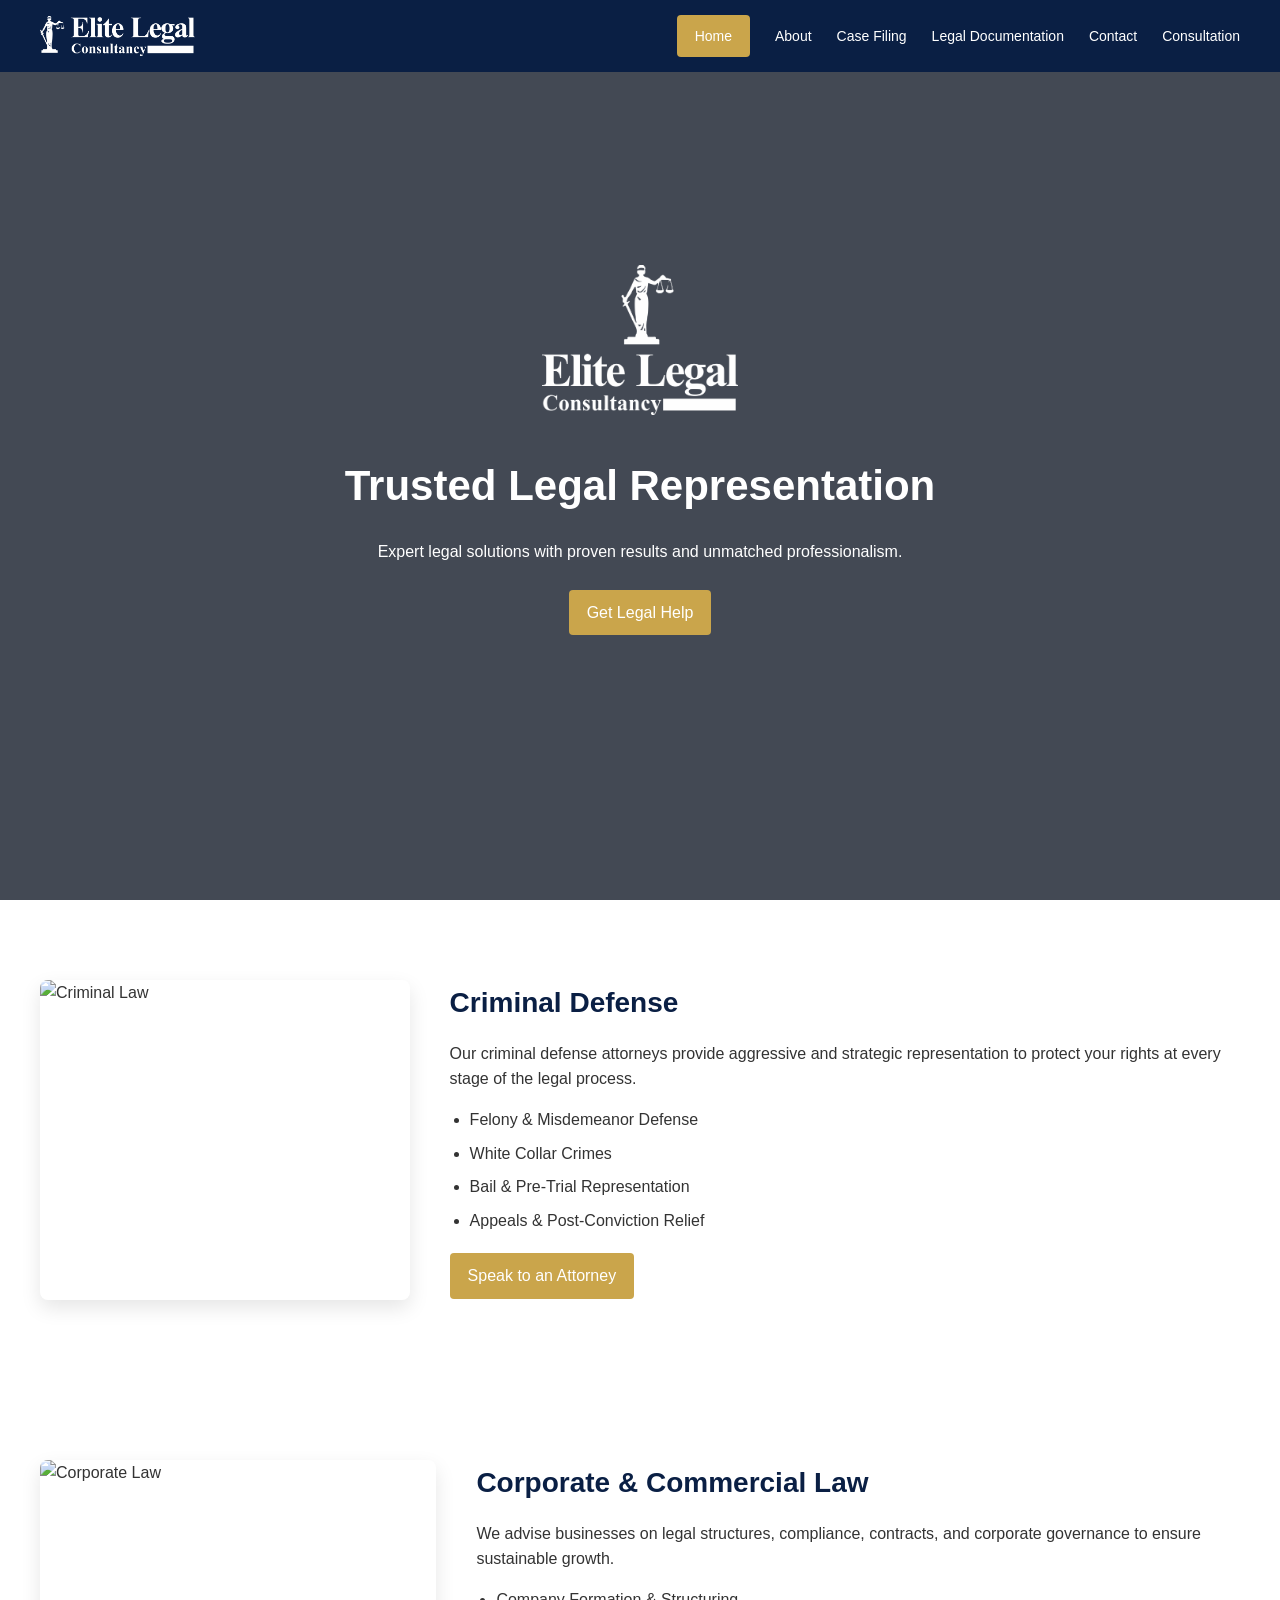
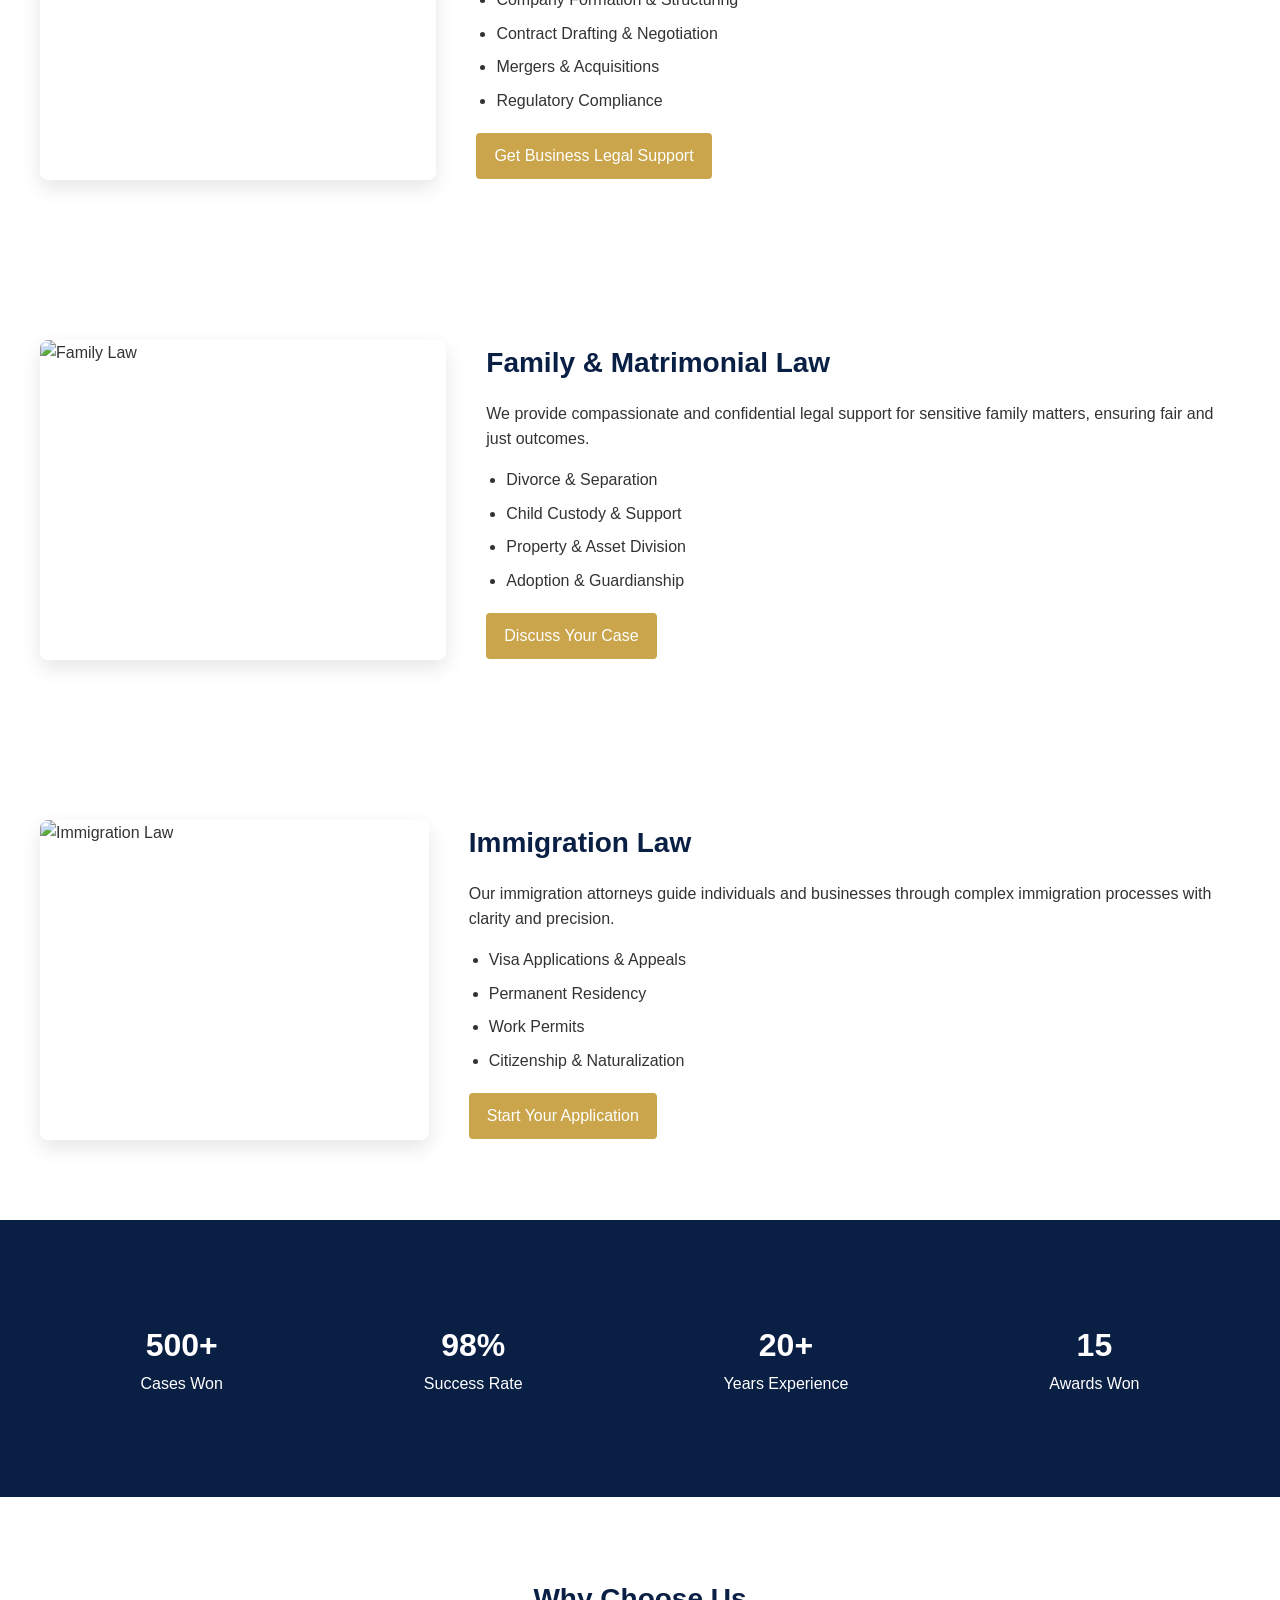
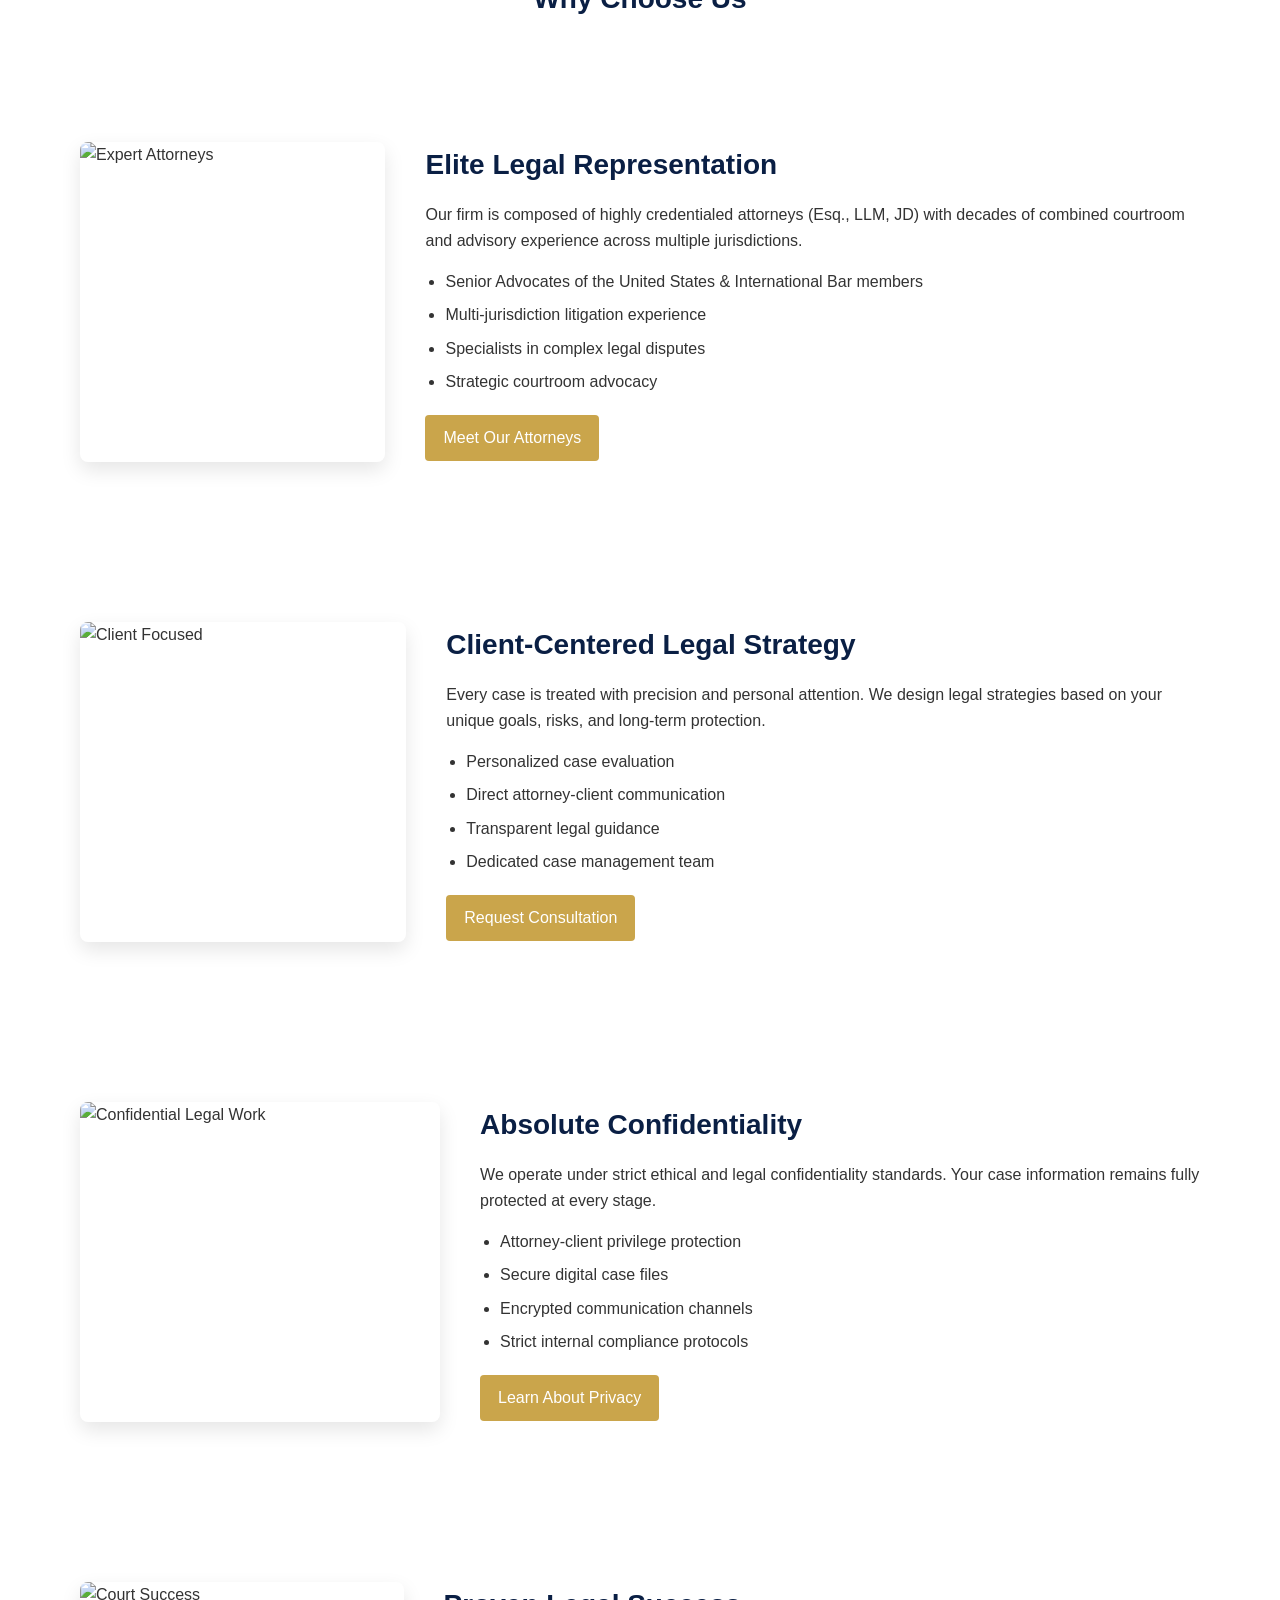
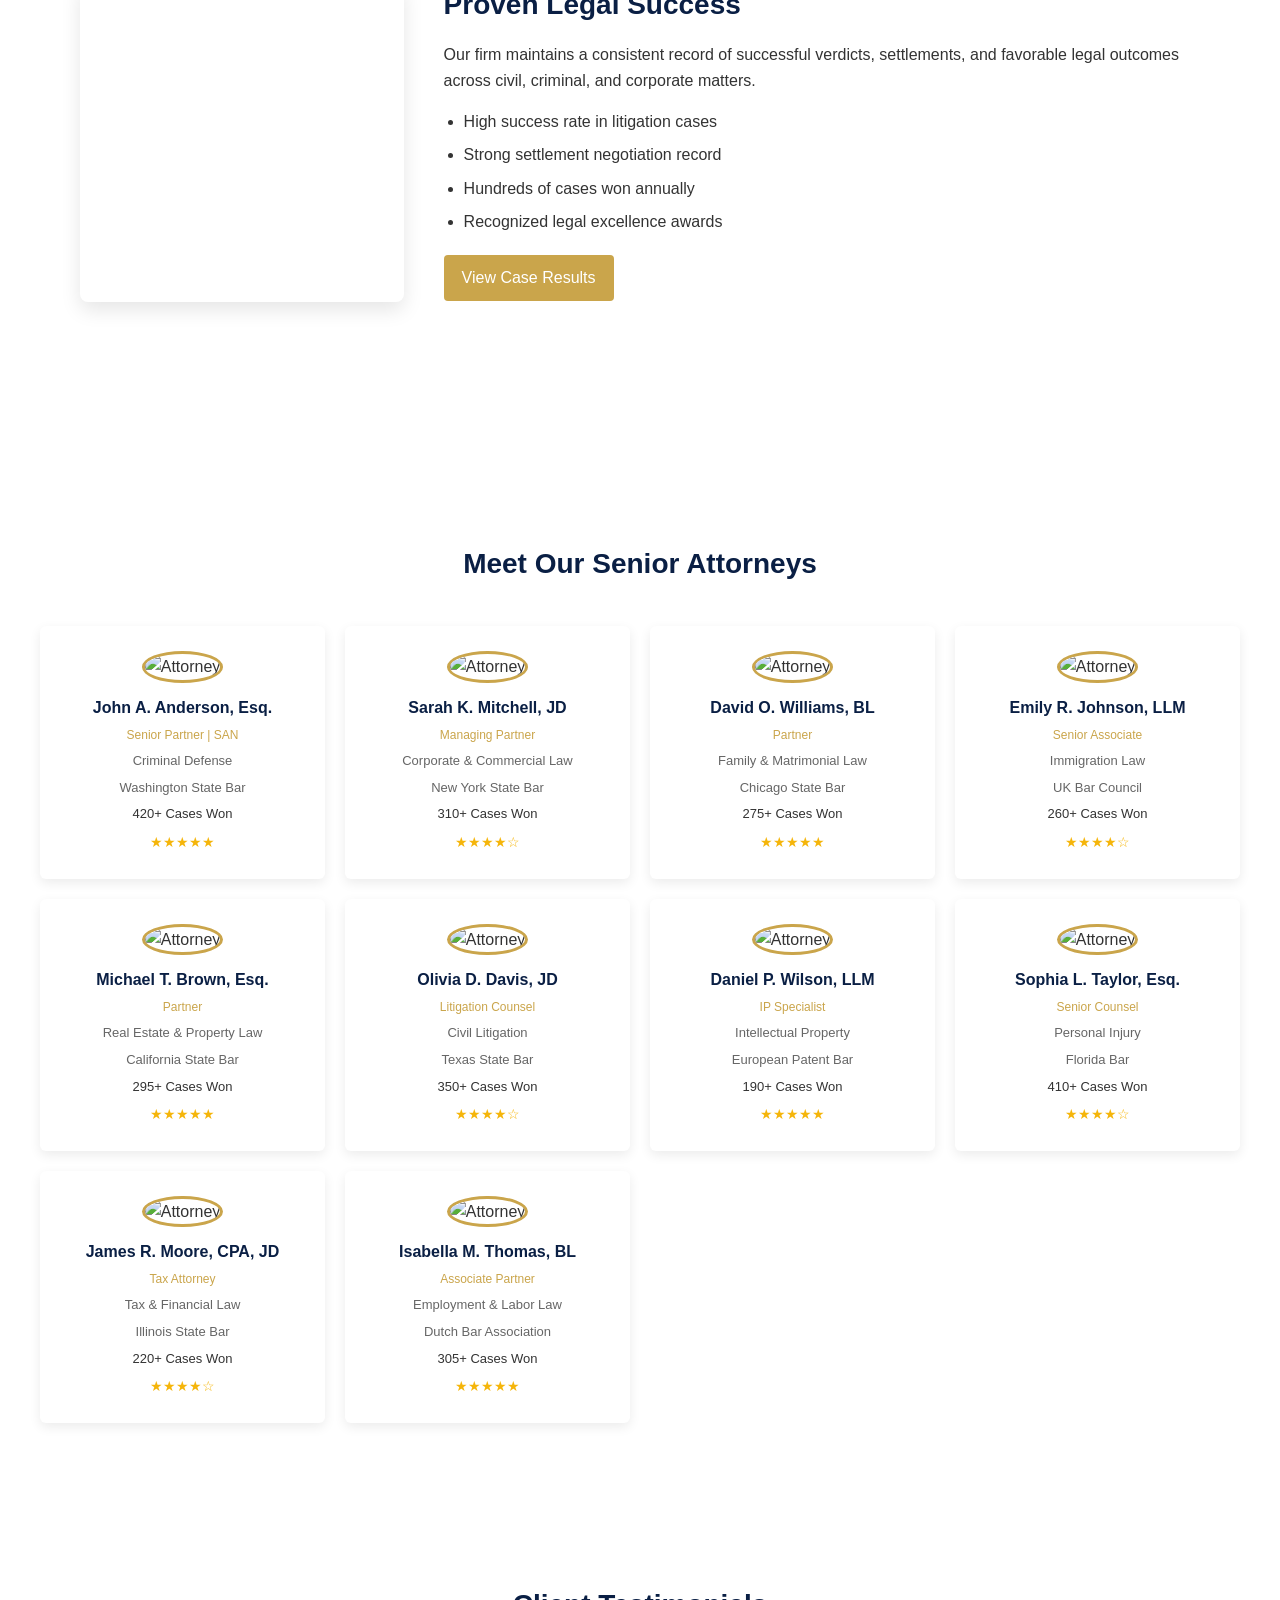
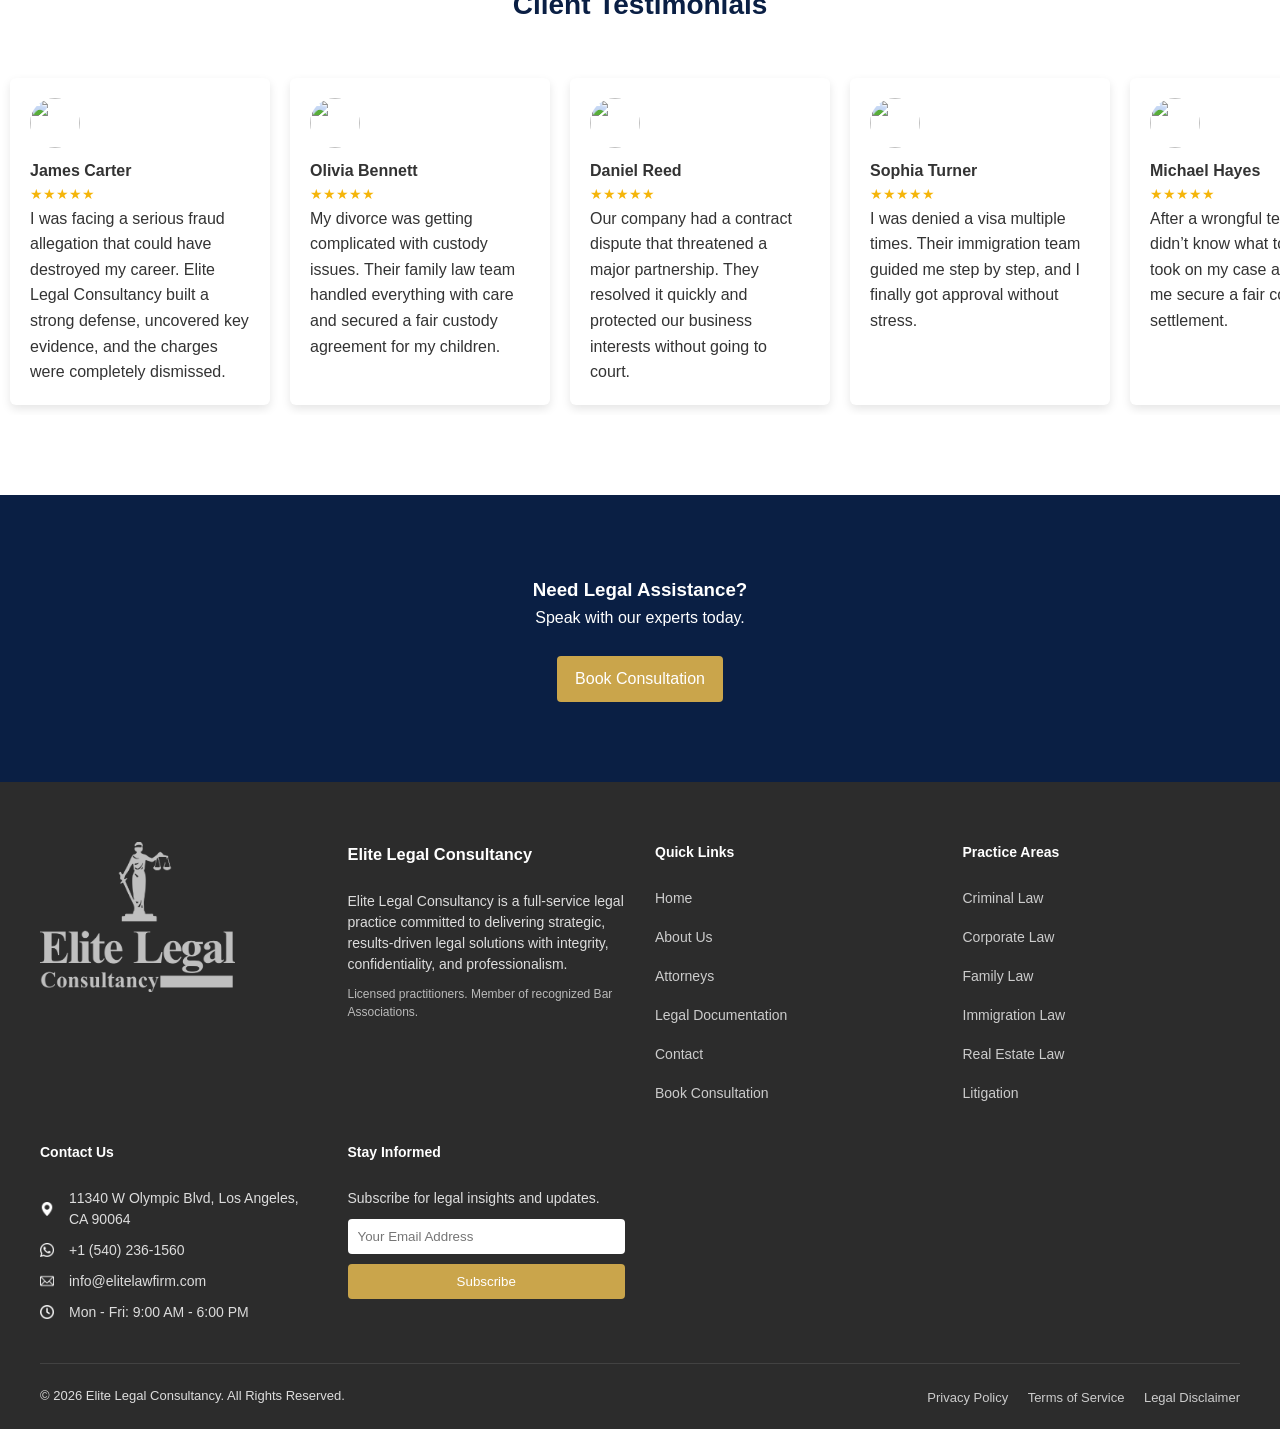
==== index.html @ 3ab62fbc "Add files via upload" ====
<!DOCTYPE html>
<html lang="en">

<head>
    <meta charset="UTF-8">
    <meta name="viewport" content="width=device-width, initial-scale=1.0">
    <title>Elite Legal Consultancy | Trusted Legal Experts</title>

    <style>
        * {
            margin: 0;
            padding: 0;
            box-sizing: border-box;
            font-family: Segoe UI, sans-serif;
        }

        body {
            color: #333;
            line-height: 1.6;
        }

        a {
            text-decoration: none;
            color: inherit
        }



        /* HERO SLIDER */
        .hero {
            height: 100vh;
            position: relative;
            overflow: hidden;
            color: #fff;
            display: flex;
            align-items: center;
            justify-content: center;
            text-align: center;
        }

        .slide {
            position: absolute;
            width: 100%;
            height: 100%;
            background-size: cover;
            background-position: center;
            opacity: 0;
            transition: 1s;
        }

        .slide.active {
            opacity: 1;
        }

        .hero-content {
            position: relative;
            z-index: 2;
            max-width: 700px
        }

        .hero::after {
            content: "";
            position: absolute;
            width: 100%;
            height: 100%;
            background: rgba(4, 12, 27, 0.75);
            top: 0;
            left: 0;
        }

        .hero h2 {
            font-size: 42px;
            margin-bottom: 20px
        }

        .hero p {
            margin-bottom: 25px
        }

        /* SECTION */
        section {
            padding: 80px 40px;
        }

        .section-title {
            text-align: center;
            margin-bottom: 40px
        }

        .section-title h3 {
            font-size: 28px;
            color: #0a1f44
        }

        /* GRID */
        .grid {
            display: grid;
            grid-template-columns: repeat(auto-fit, minmax(250px, 1fr));
            gap: 20px;
        }

        .card {
            background: #fff;
            padding: 25px;
            border-radius: 6px;
            box-shadow: 0 4px 12px rgba(0, 0, 0, 0.08);
            transition: .3s;
        }

        .card:hover {
            transform: translateY(-5px)
        }

        /* STATS */
        .stats {
            display: flex;
            flex-wrap: wrap;
            justify-content: space-around;
            text-align: center;
            background: #0a1f44;
            color: #fff
        }

        .stats div {
            margin: 20px
        }

        .stats h2 {
            font-size: 32px
        }

        /* TESTIMONIAL SCROLL */
        .testimonial-wrap {
            overflow: hidden
        }

        .testimonial-track {
            display: flex;
            width: max-content;
            animation: scroll 40s linear infinite;
        }

        .testimonial {
            background: #fff;
            padding: 20px;
            margin: 10px;
            border-radius: 6px;
            width: 260px;
            box-shadow: 0 4px 10px rgba(0, 0, 0, 0.1);
        }

        .testimonial img {
            width: 50px;
            height: 50px;
            border-radius: 50%;
            margin-bottom: 10px;
        }

        .stars {
            color: #f5b50a;
            font-size: 14px
        }

        @keyframes scroll {
            0% {
                transform: translateX(0)
            }

            100% {
                transform: translateX(-50%)
            }
        }

        /* SCROLL ANIMATION */
        .reveal {
            opacity: 0;
            transform: translateY(40px);
            transition: 0.8s;
        }

        .reveal.active {
            opacity: 1;
            transform: translateY(0);
        }

        /* RESPONSIVE */
        @media(max-width:768px) {
            nav {
                display: none
            }

            .menu-btn {
                display: block
            }

            .hero h2 {
                font-size: 28px
            }
        }
    </style>




    <style>
        .attorney-card {
            text-align: center;
        }

        .attorney-card img {
            width: 90px;
            height: 90px;
            border-radius: 50%;
            object-fit: cover;
            margin-bottom: 12px;
            border: 3px solid #caa54b;
        }

        .attorney-card h4 {
            color: #0a1f44;
            font-size: 16px;
            margin-bottom: 5px;
        }

        .attorney-card .title {
            font-size: 12px;
            color: #caa54b;
            margin-bottom: 6px;
        }

        .attorney-card small {
            display: block;
            color: #666;
            margin-bottom: 6px;
            font-size: 13px;
        }

        .attorney-card .cases {
            font-size: 13px;
            margin-bottom: 6px;
        }

        .attorney-card .stars {
            color: #f5b50a;
            font-size: 14px;
        }
    </style>

<style>
.practice-section{
  padding:80px 40px;
  width: 100%;
}

.practice-container{
  display:flex;
  align-items:center;
  justify-content:space-between;
  gap:40px;
  width: 100%;
}

.practice-img{
  height:320px;              /* fixed uniform height */
  object-fit:cover;         /* prevents stretching */
  border-radius:8px;
  width:450px;  
  box-shadow:0 8px 20px rgba(0,0,0,0.1);
}

.practice-content h3{
  font-size:28px;
  color:#0a1f44;
  margin-bottom:15px;
}

.practice-content p{
  margin-bottom:15px;
}

.practice-content ul{
  margin-bottom:20px;
  padding-left:20px;
}

.practice-content li{
  margin-bottom:8px;
}

/* ALTERNATING LAYOUT
.practice-section.alt .practice-container{
  flex-direction:row-reverse;
} */

/* RESPONSIVE */
@media(max-width:768px){

  nav{display:none}
  .menu-btn{display:block}
  .hero h2{font-size:28px}

  .practice-container{
    flex-direction:column !important;
    text-align:left;
  }

  /* ALWAYS put image first on mobile */
  .practice-section{
    display:flex;
    flex-direction:column;
  }

  .practice-img{
    width:100%;
  }



  .practice-img img{
    height:220px; /* slightly smaller on mobile */
    width:100%;
  }
}
    </style>

</head>

<link rel="stylesheet" href="style.css">

<body>

    <div class="overlay" id="overlay"></div>
    <header>
        <div class="logo">
            <img src="icons/elite_consultancy_logo.png" alt="" style="height:40px;">
        </div>

        <nav>
            <a href="index.html" class="btn">Home</a>
            <a href="about.html">About</a>
            <a href="case.html">Case Filing</a>
            <a href="registries.html">Legal Documentation</a>
            <a href="contact.html">Contact</a>
            <a href="consultation.html">Consultation</a>
        </nav>

        <div class="menu-btn" id="menuBtn">☰</div>    
    </header>

    <div class="drawer" id="drawer">
        <a href="index.html" class="btn">Home</a>
        <a href="about.html">About</a>
        <a href="case.html">Case Filing</a>
        <a href="registries.html">Legal Documentation</a>
        <a href="contact.html">Contact</a>
        <a href="consultation.html">Consultation</a>        
    </div>

    <!-- HERO -->
    <section class="hero">
        <div class="slide active" style="background-image:url('https://images.unsplash.com/photo-1589829545856-d10d557cf95f')"></div>
        <div class="slide" style="background-image:url('images/attorneys.jpg')"></div>
        <div class="slide" style="background-image:url('images/strong-law-team-photo.webp')"></div>
        <div class="slide" style="background-image:url('images/court-hearing.jpg')"></div>
        <div class="hero-content">
            <img src="icons/elite_consultancy_logo_2.png" alt="" style="height: 150px; margin-bottom: 30px;">
            <h2>Trusted Legal Representation</h2>
            <p>Expert legal solutions with proven results and unmatched professionalism.</p>
            <a href="consultation.html" class="btn">Get Legal Help</a>
        </div>
    </section>

<!-- PRACTICE AREAS -->

<!-- CRIMINAL LAW -->
<section class="reveal practice-section">
  <div class="practice-container">
    
    <img src="https://othmanadvocates.ae/wp-content/uploads/2026/01/criminal-defense-basics.jpg" alt="Criminal Law" class="practice-img">

    <div class="practice-content">
      <h3>Criminal Defense</h3>
      <p>
        Our criminal defense attorneys provide aggressive and strategic representation
        to protect your rights at every stage of the legal process.
      </p>

      <ul>
        <li>Felony & Misdemeanor Defense</li>
        <li>White Collar Crimes</li>
        <li>Bail & Pre-Trial Representation</li>
        <li>Appeals & Post-Conviction Relief</li>
      </ul>

      <a href="consultation.html" class="btn">Speak to an Attorney</a>
    </div>

  </div>
</section>

<!-- CORPORATE LAW -->
<section class="reveal practice-section alt">
  <div class="practice-container">

    <img src="https://encrypted-tbn0.gstatic.com/images?q=tbn:ANd9GcTuSjHUKJCEopDW35nb_bxoZf7iZMOMZ3gQ7Q&s" alt="Corporate Law" class="practice-img">

    <div class="practice-content">
      <h3>Corporate & Commercial Law</h3>
      <p>
        We advise businesses on legal structures, compliance, contracts,
        and corporate governance to ensure sustainable growth.
      </p>

      <ul>
        <li>Company Formation & Structuring</li>
        <li>Contract Drafting & Negotiation</li>
        <li>Mergers & Acquisitions</li>
        <li>Regulatory Compliance</li>
      </ul>

      <a href="consultation.html" class="btn">Get Business Legal Support</a>
    </div>



  </div>
</section>

<!-- FAMILY LAW -->
<section class="reveal practice-section">
  <div class="practice-container">
    
      <img src="https://images.unsplash.com/photo-1511895426328-dc8714191300" alt="Family Law" class="practice-img">

    <div class="practice-content">
      <h3>Family & Matrimonial Law</h3>
      <p>
        We provide compassionate and confidential legal support for sensitive
        family matters, ensuring fair and just outcomes.
      </p>

      <ul>
        <li>Divorce & Separation</li>
        <li>Child Custody & Support</li>
        <li>Property & Asset Division</li>
        <li>Adoption & Guardianship</li>
      </ul>

      <a href="consultation.html" class="btn">Discuss Your Case</a>
    </div>

  </div>
</section>

<!-- IMMIGRATION LAW -->
<section class="reveal practice-section alt">
  <div class="practice-container">

      <img src="https://encrypted-tbn0.gstatic.com/images?q=tbn:ANd9GcR46jHVGe0stHcOeNf3BG6ZpiIaaouX_IYXxA&s" alt="Immigration Law" class="practice-img">

    <div class="practice-content">
      <h3>Immigration Law</h3>
      <p>
        Our immigration attorneys guide individuals and businesses through
        complex immigration processes with clarity and precision.
      </p>

      <ul>
        <li>Visa Applications & Appeals</li>
        <li>Permanent Residency</li>
        <li>Work Permits</li>
        <li>Citizenship & Naturalization</li>
      </ul>

      <a href="consultation.html" class="btn">Start Your Application</a>
    </div>



  </div>
</section>

    <!-- STATS -->
    <section class="stats reveal">
        <div>
            <h2>500+</h2>
            <p>Cases Won</p>
        </div>
        <div>
            <h2>98%</h2>
            <p>Success Rate</p>
        </div>
        <div>
            <h2>20+</h2>
            <p>Years Experience</p>
        </div>
        <div>
            <h2>15</h2>
            <p>Awards Won</p>
        </div>
    </section>

    <!-- SERVICES -->
<!-- WHY CHOOSE US (EXPANDED PROFESSIONAL SECTIONS) -->
<section class="reveal">
  <div class="section-title">
    <h3>Why Choose Us</h3>
  </div>

  <!-- 1. Expert Attorneys -->
  <div class="practice-section">
    <div class="practice-container">

    <img src="https://images.unsplash.com/photo-1521791136064-7986c2920216" alt="Expert Attorneys" class="practice-img">

      <div class="practice-content">
        <h3>Elite Legal Representation</h3>
        <p>
          Our firm is composed of highly credentialed attorneys (Esq., LLM, JD) 
          with decades of combined courtroom and advisory experience across multiple jurisdictions.
        </p>

        <ul>
          <li>Senior Advocates of the United States & International Bar members</li>
          <li>Multi-jurisdiction litigation experience</li>
          <li>Specialists in complex legal disputes</li>
          <li>Strategic courtroom advocacy</li>
        </ul>

        <a href="attorneys.html" class="btn">Meet Our Attorneys</a>
      </div>

    </div>
  </div>

  <!-- 2. Client Focused -->
  <div class="practice-section alt">
    <div class="practice-container">

        <img src="https://images.unsplash.com/photo-1521737604893-d14cc237f11d" alt="Client Focused" class="practice-img">

      <div class="practice-content">
        <h3>Client-Centered Legal Strategy</h3>
        <p>
          Every case is treated with precision and personal attention. We design legal strategies 
          based on your unique goals, risks, and long-term protection.
        </p>

        <ul>
          <li>Personalized case evaluation</li>
          <li>Direct attorney-client communication</li>
          <li>Transparent legal guidance</li>
          <li>Dedicated case management team</li>
        </ul>

        <a href="consultation.html" class="btn">Request Consultation</a>
      </div>



    </div>
  </div>

  <!-- 3. Confidentiality -->
  <div class="practice-section">
    <div class="practice-container">

        <img src="https://images.unsplash.com/photo-1554224155-6726b3ff858f" alt="Confidential Legal Work" class="practice-img">

      <div class="practice-content">
        <h3>Absolute Confidentiality</h3>
        <p>
          We operate under strict ethical and legal confidentiality standards. 
          Your case information remains fully protected at every stage.
        </p>

        <ul>
          <li>Attorney-client privilege protection</li>
          <li>Secure digital case files</li>
          <li>Encrypted communication channels</li>
          <li>Strict internal compliance protocols</li>
        </ul>

        <a href="contact.html" class="btn">Learn About Privacy</a>
      </div>

    </div>
  </div>

  <!-- 4. Proven Results -->
  <div class="practice-section alt">
    <div class="practice-container">

        <img src="https://images.unsplash.com/photo-1589391886645-d51941baf7fb" alt="Court Success" class="practice-img">

      <div class="practice-content">
        <h3>Proven Legal Success</h3>
        <p>
          Our firm maintains a consistent record of successful verdicts, settlements, 
          and favorable legal outcomes across civil, criminal, and corporate matters.
        </p>

        <ul>
          <li>High success rate in litigation cases</li>
          <li>Strong settlement negotiation record</li>
          <li>Hundreds of cases won annually</li>
          <li>Recognized legal excellence awards</li>
        </ul>

        <a href="practice-areas.html" class="btn">View Case Results</a>
      </div>



    </div>
  </div>

</section>

    <section class="reveal">
        <div class="section-title">
            <h3>Meet Our Senior Attorneys</h3>
        </div>

        <div class="grid" id="attorneysGrid"></div>
    </section>


    <!-- TESTIMONIALS -->
    <section class="reveal" style="padding-left: 0px; padding-right: 0px;">
        <div class="section-title">
            <h3>Client Testimonials</h3>
        </div>

        <div class="testimonial-wrap">
            <div class="testimonial-track">

                <!-- 15 testimonials -->
<script>
const testimonials = [
{
name:"James Carter",
img:"men/10",
text:"I was facing a serious fraud allegation that could have destroyed my career. Elite Legal Consultancy built a strong defense, uncovered key evidence, and the charges were completely dismissed."
},
{
name:"Olivia Bennett",
img:"women/11",
text:"My divorce was getting complicated with custody issues. Their family law team handled everything with care and secured a fair custody agreement for my children."
},
{
name:"Daniel Reed",
img:"men/12",
text:"Our company had a contract dispute that threatened a major partnership. They resolved it quickly and protected our business interests without going to court."
},
{
name:"Sophia Turner",
img:"women/13",
text:"I was denied a visa multiple times. Their immigration team guided me step by step, and I finally got approval without stress."
},
{
name:"Michael Hayes",
img:"men/14",
text:"After a wrongful termination, I didn’t know what to do. They took on my case and helped me secure a fair compensation settlement."
},
{
name:"Emma Collins",
img:"women/15",
text:"I was involved in a personal injury case after an accident. They handled everything and ensured I received proper compensation."
},
{
name:"David Brooks",
img:"men/16",
text:"Elite Legal Consultancy helped me navigate a complex property dispute. Their expertise ensured I retained full ownership of my property."
},
{
name:"Isabella Ward",
img:"women/17",
text:"I needed help drafting business contracts. Their attention to detail saved me from future legal issues."
},
{
name:"Ethan Price",
img:"men/18",
text:"I was wrongly accused in a criminal case. Their legal strategy was sharp and effective — I was cleared of all charges."
},
{
name:"Mia Foster",
img:"women/19",
text:"They guided me through a very emotional child custody case and ensured the outcome was in the best interest of my child."
},
{
name:"Lucas Gray",
img:"men/20",
text:"Our startup needed legal structure and compliance. They set everything up perfectly and professionally."
},
{
name:"Amelia Scott",
img:"women/21",
text:"I had issues with tenant eviction laws. Their legal advice made the process smooth and lawful."
},
{
name:"Henry Adams",
img:"men/22",
text:"They handled my inheritance dispute with professionalism and ensured a fair distribution."
},
{
name:"Grace Mitchell",
img:"women/23",
text:"I needed urgent legal representation and they responded immediately. The outcome exceeded my expectations."
},
{
name:"Jack Turner",
img:"men/24",
text:"From consultation to resolution, they were transparent, reliable, and extremely effective in handling my case."
}
];

function renderTestimonials(){
return testimonials.map((t,i)=>`
<div class="testimonial">
<img src="https://randomuser.me/api/portraits/${t.img}.jpg">
<h4>${t.name}</h4>
<div class="stars">★★★★★</div>
<p>${t.text}</p>
</div>
`).join('');
}

// Duplicate for infinite scroll effect
document.write(renderTestimonials() + renderTestimonials());
</script>

            </div>
        </div>
    </section>

    <!-- CTA -->
    <section class="cta reveal" style="background:#0a1f44;color:#fff;text-align:center">
        <h3>Need Legal Assistance?</h3>
        <p>Speak with our experts today.</p><br>
        <a href="consultation.html" class="btn">Book Consultation</a>
    </section>

    <footer class="footer">
        
        <div class="footer-grid"><img src="icons/elite_consultancy_logo_2.png" alt=""  class="footer-logo">
            <!-- FIRM INFO -->
            <div class="footer-col">
                <h3>Elite Legal Consultancy</h3>
                <p>
                    Elite Legal Consultancy is a full-service legal practice committed to delivering
                    strategic, results-driven legal solutions with integrity, confidentiality,
                    and professionalism.
                </p>
                <p class="small">
                    Licensed practitioners. Member of recognized Bar Associations.
                </p>
            </div>

            <!-- QUICK LINKS -->
            <div class="footer-col">
                <h4>Quick Links</h4>
                <a href="index.html">Home</a>
                <a href="about.html">About Us</a>
                <a href="attorneys.html">Attorneys</a>
                <a href="registries.html">Legal Documentation</a>
                <a href="contact.html">Contact</a>
                <a href="consultation.html">Book Consultation</a>
            </div>

            <!-- PRACTICE AREAS -->
            <div class="footer-col">
                <h4>Practice Areas</h4>
                <a href="#">Criminal Law</a>
                <a href="#">Corporate Law</a>
                <a href="#">Family Law</a>
                <a href="#">Immigration Law</a>
                <a href="#">Real Estate Law</a>
                <a href="#">Litigation</a>
            </div>

            <!-- CONTACT -->
            <div class="footer-col">
                <h4>Contact Us</h4>
                 <div style="display: flex; gap: 15px; width: 100%; align-items: center;">
                    <img src="icons/pin.png" alt="" style="height: 14px;"> <p>11340 W Olympic Blvd,  Los Angeles, CA 90064</p>
                 </div>
                 <div style="display: flex; gap: 15px; width: 100%; align-items: center;">
                    <img src="icons/whatsapp.png" alt="" style="height: 14px;"> <p>+1 (540) 236-1560</p>
                 </div>     

                 <div style="display: flex; gap: 15px; width: 100%; align-items: center;">
                    <img src="icons/email.png" alt="" style="height: 14px;"> <p>info@elitelawfirm.com</p>
                 </div>
                    
                 <div style="display: flex; gap: 15px; width: 100%; align-items: center;">
                    <img src="icons/clock.png" alt="" style="height: 14px;"> <p>Mon - Fri: 9:00 AM - 6:00 PM</p>
                 </div>
            </div>

            <!-- NEWSLETTER -->
            <div class="footer-col">
                <h4>Stay Informed</h4>
                <p>Subscribe for legal insights and updates.</p>
                <form class="newsletter">
                    <input type="email" placeholder="Your Email Address" required>
                    <button type="submit">Subscribe</button>
                </form>
            </div>

        </div>

        <!-- BOTTOM BAR -->
        <div class="footer-bottom">
            <p>&copy; 2026 Elite Legal Consultancy. All Rights Reserved.</p>

            <div class="footer-links">
                <a href="#">Privacy Policy</a>
                <a href="#">Terms of Service</a>
                <a href="#">Legal Disclaimer</a>
            </div>
        </div>

    </footer>

    <script>
        /* MOBILE MENU */
        const menuBtn = document.getElementById("menuBtn");
        const drawer = document.getElementById("drawer");
        const overlay = document.getElementById("overlay");

        menuBtn.onclick = () => { drawer.classList.add("active"); overlay.classList.add("active"); }
        overlay.onclick = () => { drawer.classList.remove("active"); overlay.classList.remove("active"); }

        /* HERO SLIDER */
        let slides = document.querySelectorAll(".slide");
        let i = 0;
        setInterval(() => {
            slides[i].classList.remove("active");
            i = (i + 1) % slides.length;
            slides[i].classList.add("active");
        }, 4000);

        /* SCROLL ANIMATION */
        const reveals = document.querySelectorAll(".reveal");
        window.addEventListener("scroll", () => {
            reveals.forEach(el => {
                let top = el.getBoundingClientRect().top;
                if (top < window.innerHeight - 100) { el.classList.add("active") }
            });
        });
    </script>


    <script>
        /* ATTORNEYS DATA */
        const attorneys = [
            {
                name: "John A. Anderson, Esq.",
                title: "Senior Partner | SAN",
                spec: "Criminal Defense",
                bar: "Washington State Bar",
                cases: 420,
                image: "https://encrypted-tbn0.gstatic.com/images?q=tbn:ANd9GcTC4pxi7GjCtAaAM-TbDtnGldUui3vw8dS4OA&s"
            },
            {
                name: "Sarah K. Mitchell, JD",
                title: "Managing Partner",
                spec: "Corporate & Commercial Law",
                bar: "New York State Bar",
                cases: 310,
                image:"https://encrypted-tbn0.gstatic.com/images?q=tbn:ANd9GcRnDneKekZFmigz2_59pKeqAPT1oCqQFN2EBg&s",
            },
            {
                name: "David O. Williams, BL",
                title: "Partner",
                spec: "Family & Matrimonial Law",
                bar: "Chicago State Bar",
                cases: 275,
                image: "https://www.foxwilliams.com/wp-content/uploads/2024/09/David-Williams-600x580.png"
            },
            {
                name: "Emily R. Johnson, LLM",
                title: "Senior Associate",
                spec: "Immigration Law",
                bar: "UK Bar Council",
                cases: 260,
                image: "https://encrypted-tbn0.gstatic.com/images?q=tbn:ANd9GcTfxm0SbYRwa7JcRYGevcqh1PEFuii-tiOeGw&s",
            },
            {
                name: "Michael T. Brown, Esq.",
                title: "Partner",
                spec: "Real Estate & Property Law",
                bar: "California State Bar",
                cases: 295,
                image: "https://encrypted-tbn0.gstatic.com/images?q=tbn:ANd9GcTUZgEn4KsWfDlOniA00Yx1v5963TfaL3-6dQ&s"
            },
            {
                name: "Olivia D. Davis, JD",
                title: "Litigation Counsel",
                spec: "Civil Litigation",
                bar: "Texas State Bar",
                cases: 350,
                image: "https://www.ottingerlaw.com/wp-content/uploads/2025/10/OliviaDavis.webp",
            },
            {
                name: "Daniel P. Wilson, LLM",
                title: "IP Specialist",
                spec: "Intellectual Property",
                bar: "European Patent Bar",
                cases: 190,
                image: "https://cdn.blrankings.com/best-lawyers/lawyer-images/daniel-m-wilson-63923?t=2025100115113078",
            },
            {
                name: "Sophia L. Taylor, Esq.",
                title: "Senior Counsel",
                spec: "Personal Injury",
                bar: "Florida Bar",
                cases: 410,
                image: "https://encrypted-tbn0.gstatic.com/images?q=tbn:ANd9GcSd2PlUncSu-U-408CTJU0SOALGsHFC-UKQ9A&s",

            },
            {
                name: "James R. Moore, CPA, JD",
                title: "Tax Attorney",
                spec: "Tax & Financial Law",
                bar: "Illinois State Bar",
                cases: 220,
                image: "https://nysba.org/wp-content/uploads/2023/06/Moore_James_4C-Cropped.jpeg",
            },
            {
                name: "Isabella M. Thomas, BL",
                title: "Associate Partner",
                spec: "Employment & Labor Law",
                bar: "Dutch Bar Association",
                cases: 305,
                image: "https://media.licdn.com/dms/image/v2/D4E03AQE05c6vVvvrMg/profile-displayphoto-shrink_200_200/B4EZW41GrtHgAY-/0/1742562684157?e=2147483647&v=beta&t=5hTgV6nqEhKPNgn-fu2S05SKZK6BTizB4FHpFoCY5k8",
            }
        ];

        const attorneysGrid = document.getElementById("attorneysGrid");

        function getRandomRating() {
            return Math.random() > 0.5 ? 5 : 4;
        }

        function renderStars(num) {
            return "★".repeat(num) + "☆".repeat(5 - num);
        }

        attorneysGrid.innerHTML = attorneys.map((attorney, i) => {
            let rating = getRandomRating();

            return `
    <div class="card attorney-card">
      <img src="${attorney.image}" alt="Attorney">
      <h4>${attorney.name}</h4>
      <div class="title">${attorney.title}</div>
      <small>${attorney.spec}</small>
      <small>${attorney.bar}</small>
      <div class="cases">${attorney.cases}+ Cases Won</div>
      <div class="stars">${renderStars(rating)}</div>
    </div>
  `;
        }).join(""); 
    </script>

</body>

</html>
---- style.css ----
a {
            text-decoration: none;
            color: inherit
        }

        /* NAVBAR */
        header {
            position: fixed;
            top: 0;
            width: 100%;
            background: #0a1f44;
            color: #fff;
            display: flex;
            justify-content: space-between;
            align-items: center;
            padding: 15px 40px;
            z-index: 1000;
        }

        .logo {
            display: flex;
            align-items: center;
            font-size: 22px;
            font-weight: 600;
            gap: 5px;
        }

        nav {
            display: flex;
            align-items: center;
        }

        nav a {
            margin-left: 25px;
            font-size: 14px;
            color: #fff
        }

        nav a:hover {
            color: #caa54b
        }

       nav .active {
          color: #caa54b;
          font-weight: bold;
        }

        /* BUTTON */
        .btn {
            background: #caa54b;
            color: #fff;
            padding: 10px 18px;
            border-radius: 4px;
            display: inline-block;
            transition: .3s;
        }

        .btn:hover {
            background: #b8933f;
            color: #fff;
            /* FIXED */
        }

        /* MOBILE MENU */
        .menu-btn {
            display: none;
            font-size: 24px;
            cursor: pointer;
        }

        .drawer {
            position: fixed;
            top: 0;
            right: -100%;
            width: 260px;
            height: 100%;
            background: #0a1f44;
            color: #fff;
            padding: 30px;
            transition: .4s;
            z-index: 1100;
        }

        .drawer a {
            margin-bottom: 20px;
            color: #fff;
            font-size: 16px;
            padding: 10px 18px;
            border-radius: 4px;
            display: block;
            transition: .3s;
        }


        .drawer.active {
            right: 0;
        }

        .overlay {
            position: fixed;
            top: 0;
            left: 0;
            width: 100%;
            height: 100%;
            background: rgba(0, 0, 0, 0.5);
            display: none;
            z-index: 1000;
        }

        .overlay.active {
            display: block
        }

        @keyframes scroll {
            0% {
                transform: translateX(0)
            }

            100% {
                transform: translateX(-50%)
            }
        }

        /* SCROLL ANIMATION */
        .reveal {
            opacity: 0;
            transform: translateY(40px);
            transition: 0.8s;
        }

        .reveal.active {
            opacity: 1;
            transform: translateY(0);
        }

        /* RESPONSIVE */
        @media(max-width:768px) {
            nav {
                display: none
            }

            .menu-btn {
                display: block
            }

            .hero h2 {
                font-size: 28px
            }
        }

        
    /* FOOTER */
.footer{
  background:#2c2c2c;
  color:#ddd;
  padding:60px 40px 20px;
}

.footer-logo{
  height: 150px;
  opacity: 0.7;
}

.footer-grid{
  display:grid;
  grid-template-columns:repeat(auto-fit,minmax(220px,1fr));
  gap:30px;
  margin-bottom:40px;
}

.footer-col h3,
.footer-col h4{
  color:#fff;
  margin-bottom:15px;
}

.footer-col{
  display: flex;
  flex-direction: column;
  font-size:14px;
  gap:10px;
  line-height:1.5;
}

.footer-col p{
margin-bottom: 0px;
padding: 0px;
}

.footer-col .small{
  font-size:12px;
  opacity:0.8;
}

.footer-col a{
  display:block;
  margin-bottom:8px;
  font-size:14px;
  color:#ccc;
  transition:.3s;
}

.footer-col a:hover{
  color:#caa54b;
}

/* NEWSLETTER */
.newsletter{
  display:flex;
  flex-direction:column;
}

.newsletter input{
  padding:10px;
  margin-bottom:10px;
  border:none;
  border-radius:4px;
  outline:none;
}

.newsletter button{
  padding:10px;
  background:#caa54b;
  border:none;
  color:#fff;
  border-radius:4px;
  cursor:pointer;
  transition:.3s;
}

.newsletter button:hover{
  background:#b8933f;
}

/* BOTTOM */
.footer-bottom{
  border-top:1px solid rgba(255,255,255,0.1);
  padding-top:20px;
  display:flex;
  flex-wrap:wrap;
  justify-content:space-between;
  align-items:center;
}

.footer-bottom p{
  font-size:13px;
}

.footer-links a{
  margin-left:15px;
  font-size:13px;
  color:#ccc;
}

.footer-links a:hover{
  color:#caa54b;
}

/* RESPONSIVE */
@media(max-width:768px){
  .footer-bottom{
    flex-direction:column;
    gap:10px;
    text-align:center;
  }

  .footer-links a{
    margin:0 8px;
  }
}
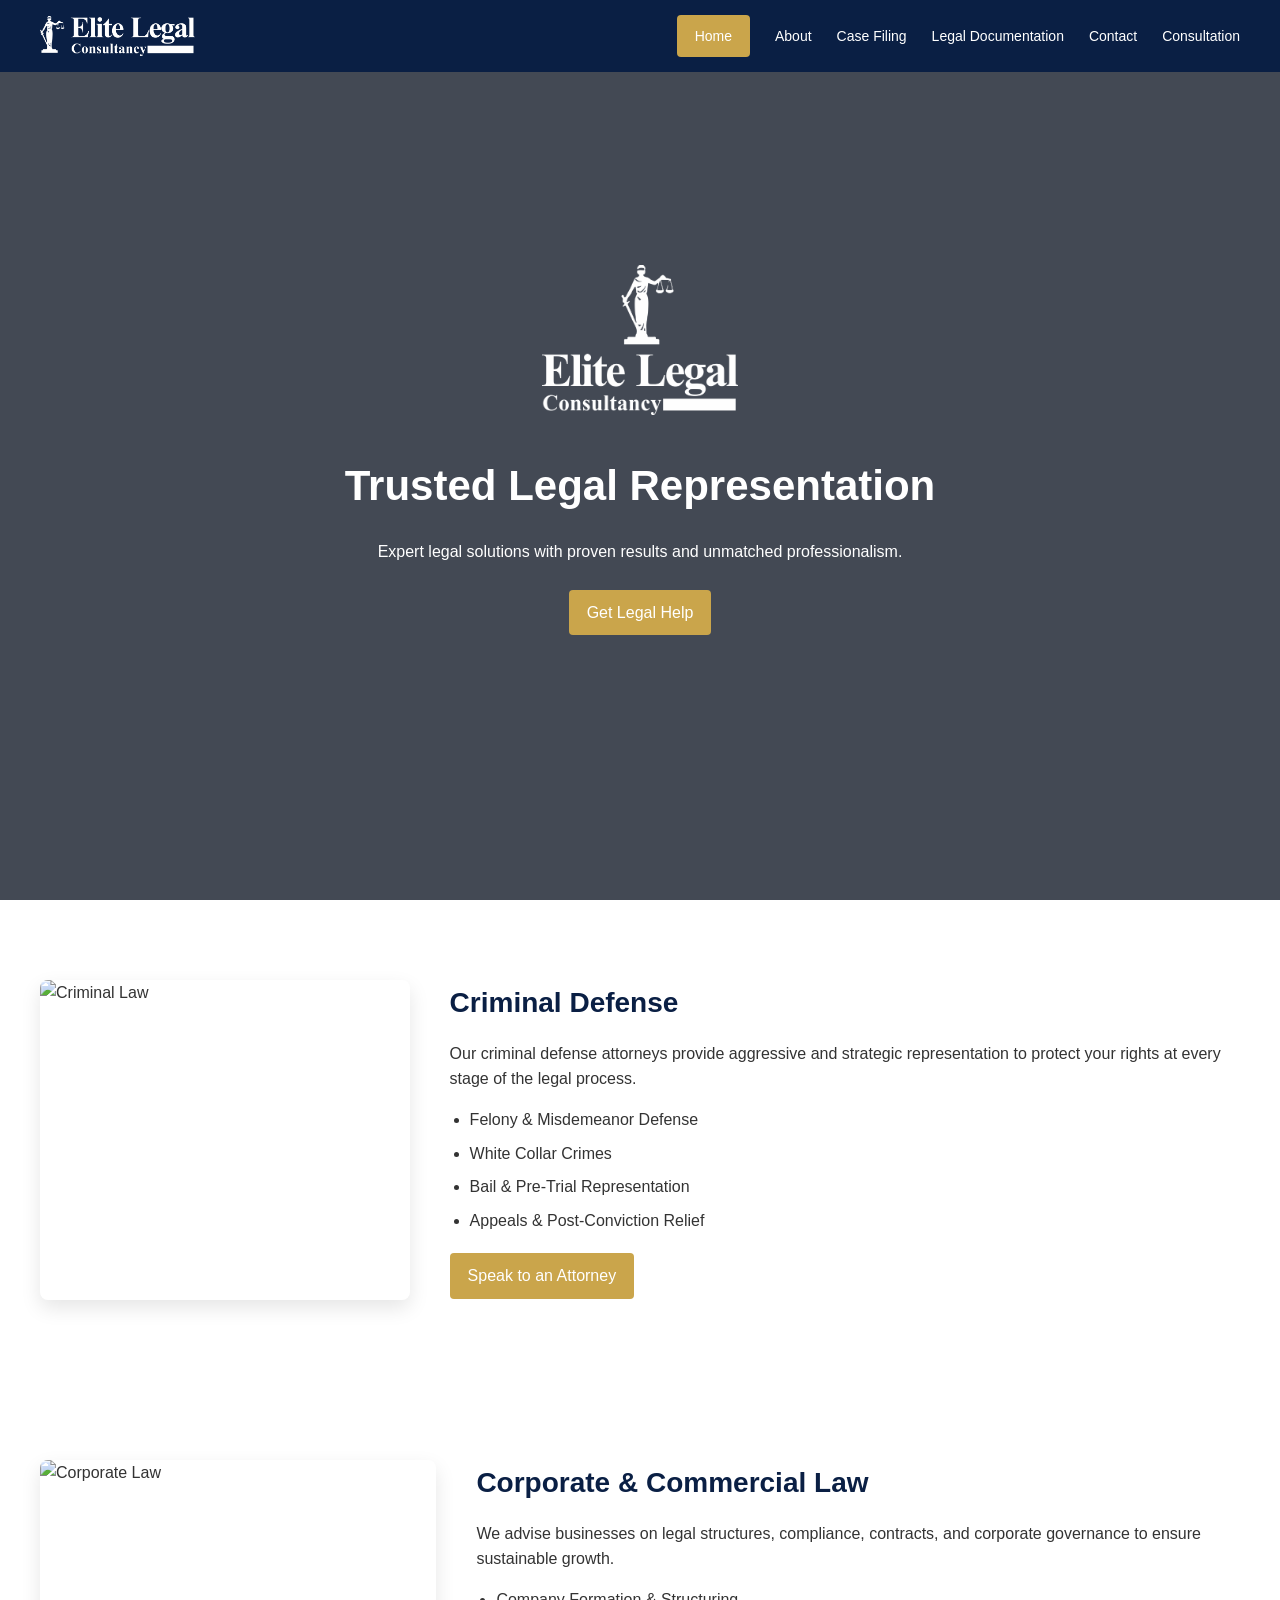
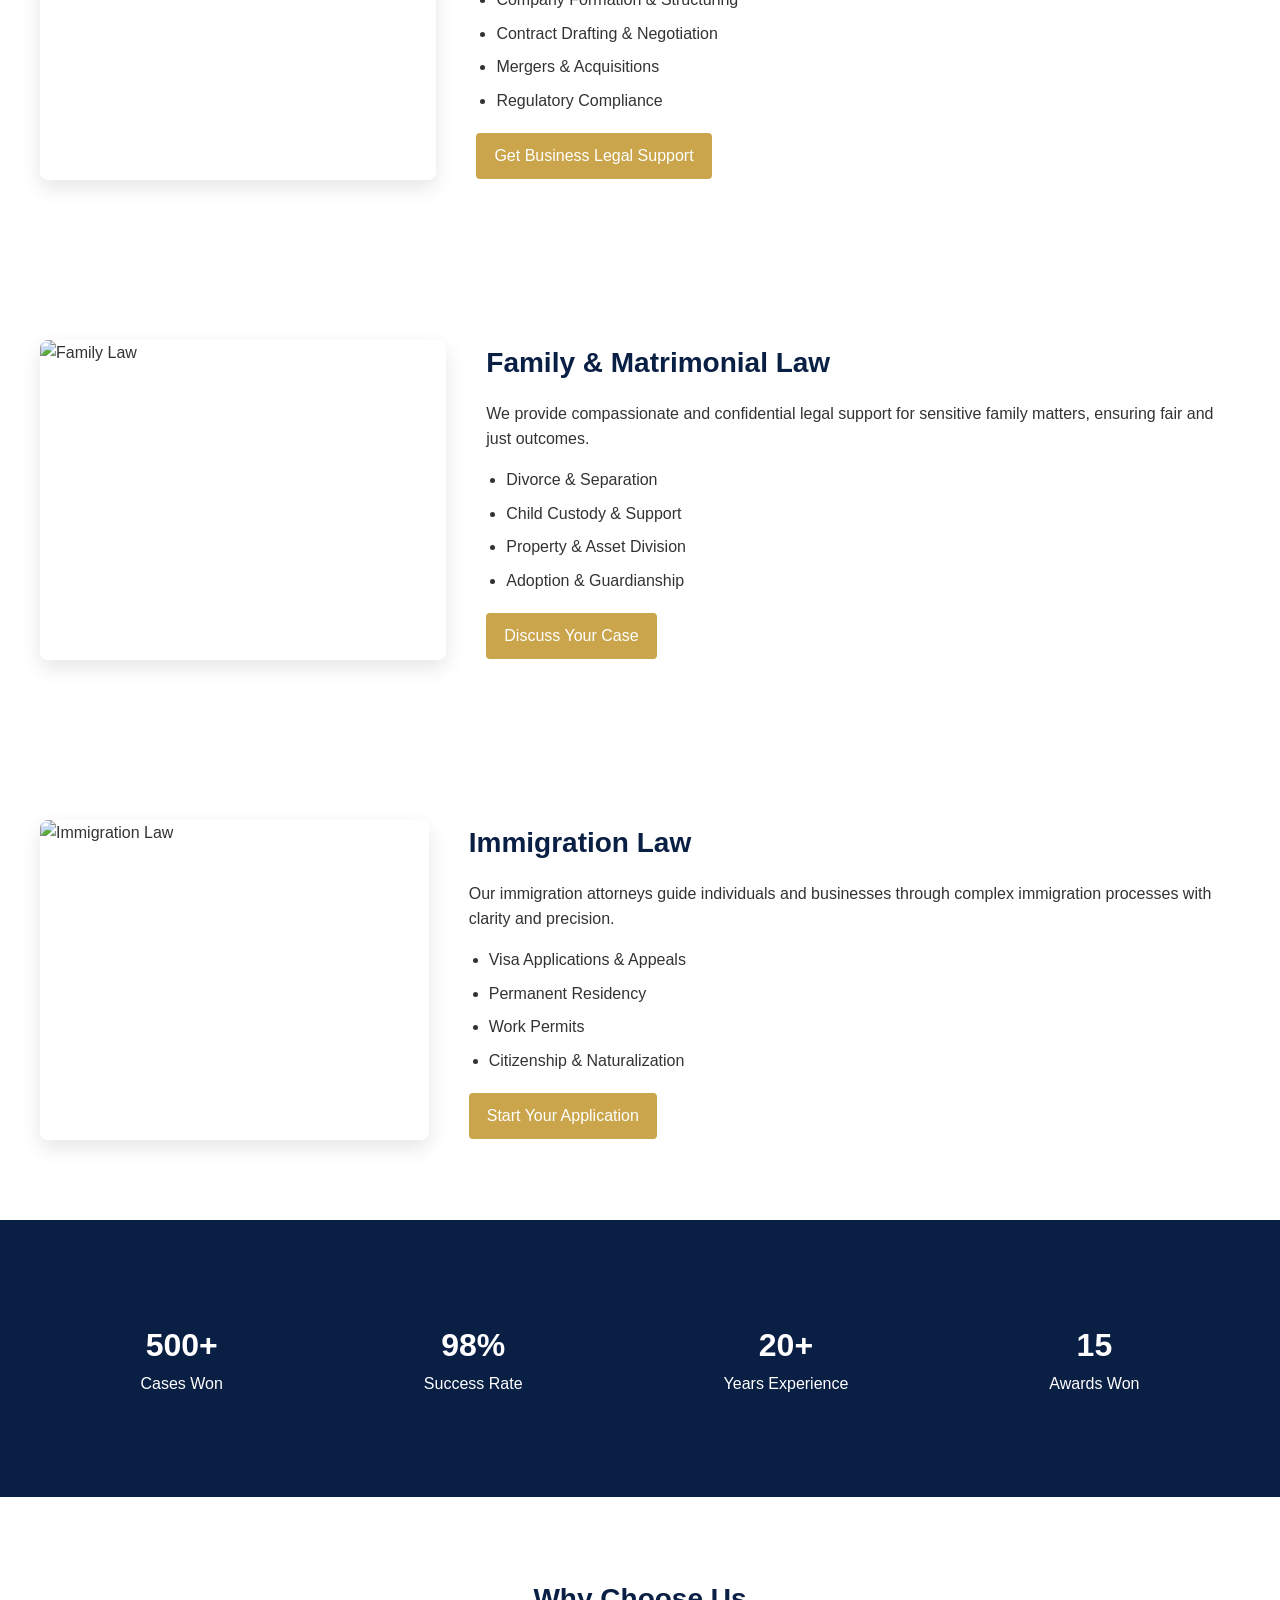
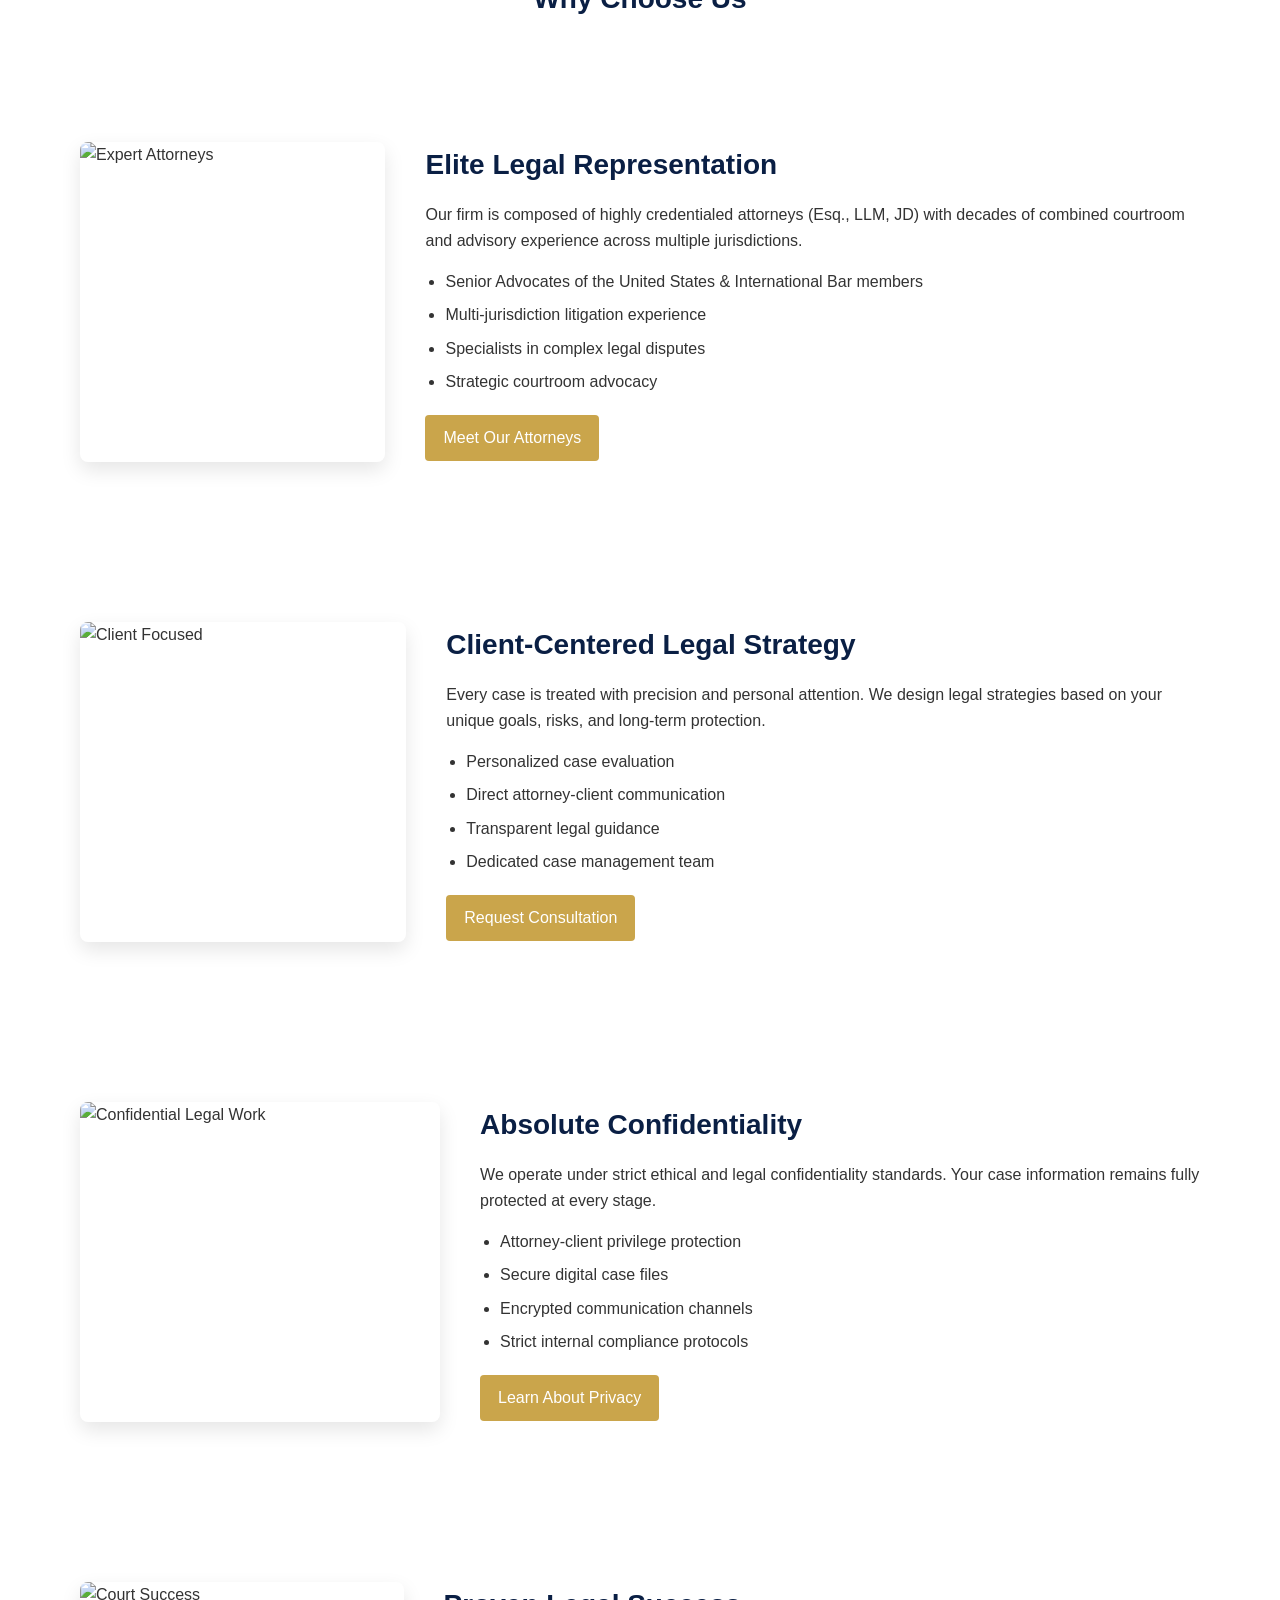
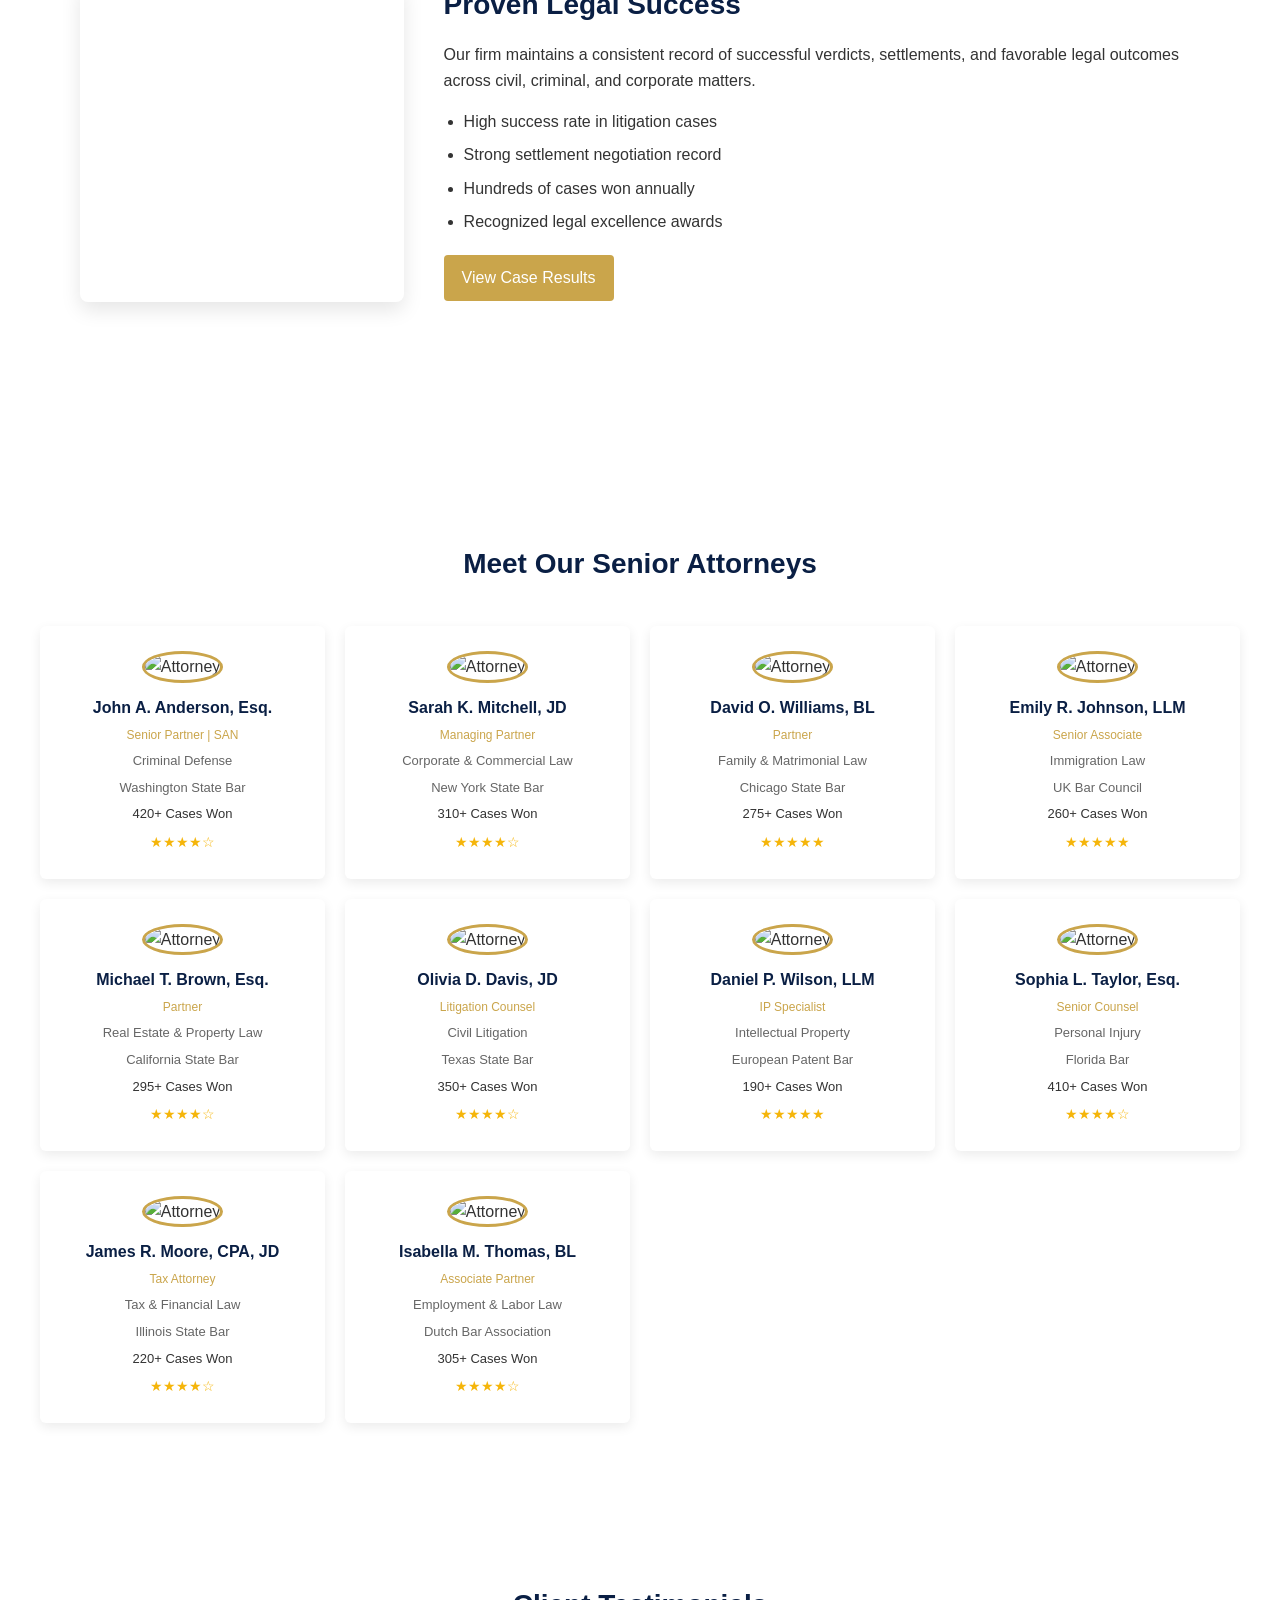
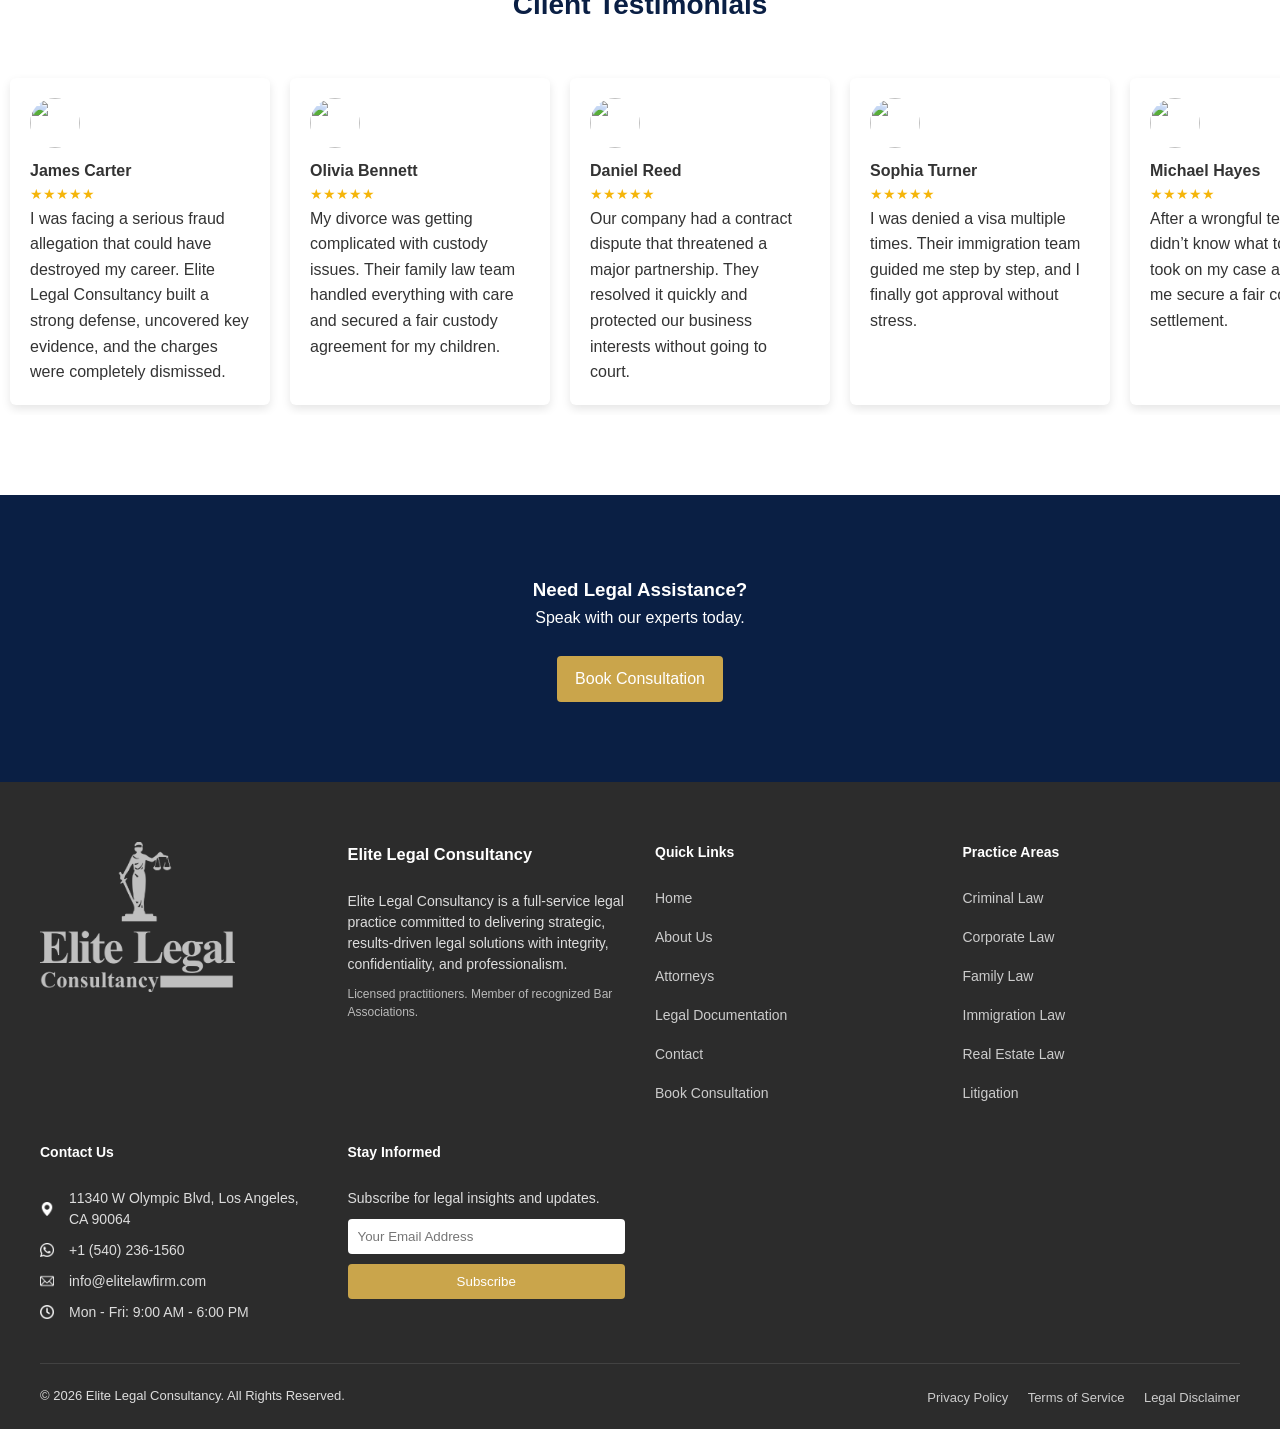
==== commit c6c2c00a: "Update index.html" ====
--- a/index.html
+++ b/index.html
@@ -322,10 +322,23 @@
   }
 }
     </style>
+<link rel="stylesheet" href="style.css">
+<!-- Smartsupp Live Chat script -->
+<script type="text/javascript">
+var _smartsupp = _smartsupp || {};
+_smartsupp.key = '1c0cb76b0537b20c3633f23253ac54ecddd3d257';
+window.smartsupp||(function(d) {
+  var s,c,o=smartsupp=function(){ o._.push(arguments)};o._=[];
+  s=d.getElementsByTagName('script')[0];c=d.createElement('script');
+  c.type='text/javascript';c.charset='utf-8';c.async=true;
+  c.src='https://www.smartsuppchat.com/loader.js?';s.parentNode.insertBefore(c,s);
+})(document);
+</script>
+<noscript>Powered by <a href="https://www.smartsupp.com" target="_blank">Smartsupp</a></noscript>
 
 </head>
 
-<link rel="stylesheet" href="style.css">
+
 
 <body>
 
@@ -967,4 +980,4 @@
 
 </body>
 
-</html>+</html>
